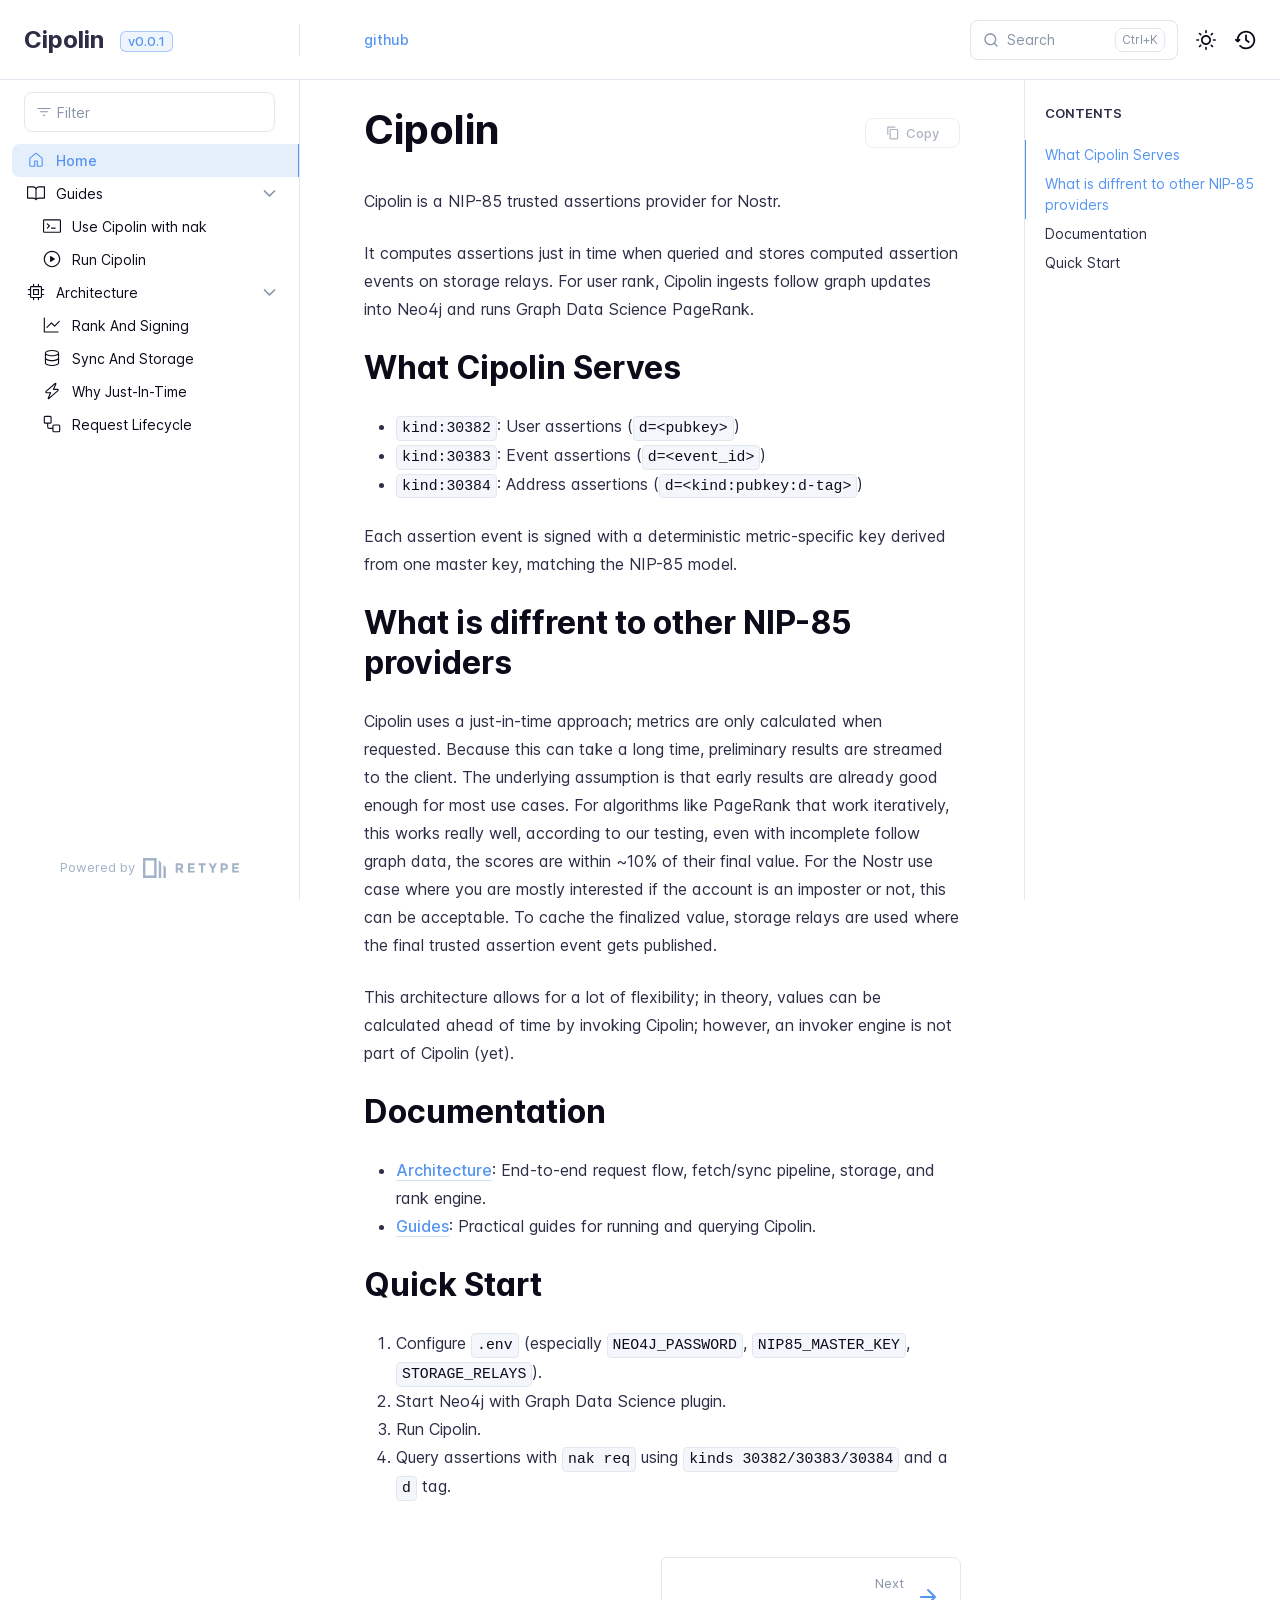
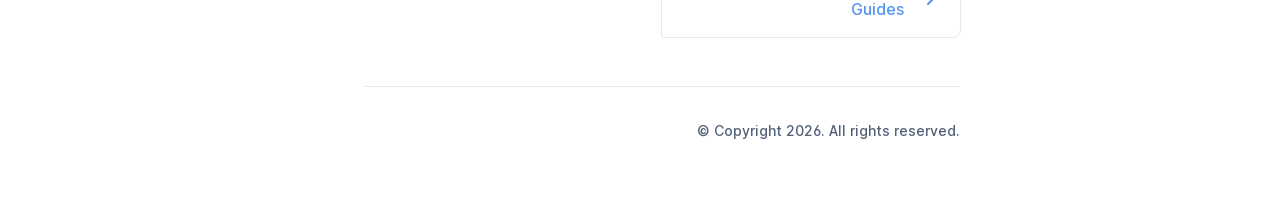
==== index.html @ 15734fe9 "Refreshes Retype-generated documentation. Process triggered by nogringo." ====
<!DOCTYPE html>
<html lang="en" class="h-full">
<head>
    <meta charset="UTF-8">
    <meta name="viewport" content="width=device-width,initial-scale=1">
    <meta name="color-scheme" content="light dark">
    <meta name="turbo-root" content="/cipolin">
    <meta name="turbo-cache-control" content="no-cache" data-turbo-track="reload" data-track-token="4.5.2.829062980101">

    <!-- See retype.com -->
    <meta name="generator" content="Retype 4.5.2">

    <!-- Primary Meta Tags -->
    <title>Cipolin</title>
    <meta name="title" content="Cipolin">
    <meta name="description" content="Cipolin is a NIP-85 trusted assertions provider for Nostr.">

    <!-- Canonical -->
    <link rel="canonical" href="https://nogringo.github.io/cipolin/">
    <link rel="sitemap" type="application/xml" title="Sitemap" href="https://nogringo.github.io/cipolin/sitemap.xml">

    <!-- Open Graph -->
    <meta property="og:type" content="website">
    <meta property="og:url" content="https://nogringo.github.io/cipolin/">
    <meta property="og:title" content="Cipolin">
    <meta property="og:description" content="Cipolin is a NIP-85 trusted assertions provider for Nostr.">
    <meta property="og:site_name" content="Cipolin">
    <meta property="og:locale" content="en_US">

    <!-- Twitter -->
    <meta name="twitter:card" content="summary_large_image">
    <meta name="twitter:url" content="https://nogringo.github.io/cipolin/">
    <meta name="twitter:title" content="Cipolin">
    <meta name="twitter:description" content="Cipolin is a NIP-85 trusted assertions provider for Nostr.">

    <!-- Alternate Markdown -->
    <link rel="alternate" type="text/markdown" href="https://nogringo.github.io/cipolin/index.md">

    <script data-cfasync="false">(function(){var cl=document.documentElement.classList,ls=localStorage.getItem("retype_scheme"),hd=cl.contains("dark"),hl=cl.contains("light"),wm=window.matchMedia&&window.matchMedia("(prefers-color-scheme: dark)").matches;if(ls==="dark"||(!ls&&wm&&!hd&&!hl)){cl.remove("light");cl.add("dark")}else if(ls==="light"||(!ls&&!wm&&!hd&&!hl)){cl.remove("dark");cl.add("light")}})();</script>

    <link href="resources/css/retype.css?v=4.5.2.829062980101" rel="stylesheet">

    <script data-cfasync="false" src="resources/js/config.js?v=4.5.2.829062980101" data-turbo-eval="false" defer></script>
    <script data-cfasync="false" src="resources/js/retype.js?v=4.5.2" data-turbo-eval="false" defer></script>
    <script id="lunr-js" data-cfasync="false" src="resources/js/lunr.js?v=4.5.2.829062980101" data-turbo-eval="false" defer></script>
</head>
<body>
    <div id="retype-app" class="relative text-base antialiased text-base-text bg-base-bg font-body">
    <div class="absolute bottom-0 left-0" style="top: 5rem; right: 50%"></div>

    <header id="retype-header" class="sticky top-0 z-30 flex w-full h-16 bg-header-bg border-b border-header-border md:h-20">
        <div class="container relative flex items-center justify-between pr-6 grow md:justify-start">
            <!-- Mobile menu button skeleton -->
            <button v-cloak class="skeleton retype-mobile-menu-button flex items-center justify-center shrink-0 overflow-hidden dark:text-white focus:outline-hidden rounded-full w-10 h-10 ml-3.5 md:hidden"><svg xmlns="http://www.w3.org/2000/svg" class="mb-px shrink-0" width="24" height="24" viewBox="0 0 24 24" role="presentation" style="margin-bottom: 0px;"><g fill="currentColor"><path d="M2 4h20v2H2zM2 11h20v2H2zM2 18h20v2H2z"></path></g></svg></button>
            <div v-cloak id="retype-sidebar-left-toggle-button"></div>
    
            <!-- Logo -->
            <div class="flex items-center justify-between h-full py-2 md:w-75">
                <div class="flex items-center px-2 md:px-6">
                    <a id="retype-branding-logo" href="https://nogringo.github.io/cipolin/" class="flex items-center leading-snug text-2xl">
                        <span class="dark:text-white font-bold line-clamp-1 md:line-clamp-2">Cipolin</span>
                    </a><span id="retype-branding-label" class="inline-flex mt-1 px-2 py-1 ml-4 text-xs font-medium leading-none items-center rounded-md bg-branding-label-bg text-branding-label-text ring-1 ring-branding-label-border ring-inset md:inline-block">v0.0.1</span>
                </div>
    
                <span class="hidden h-8 border-r md:inline-block border-base-border"></span>
            </div>
    
            <div class="flex justify-between md:grow">
                <!-- Top Nav -->
                <nav id="retype-header-nav" class="hidden md:flex">
                    <ul class="flex flex-col mb-4 md:pl-16 md:mb-0 md:flex-row md:items-center">
                        <li class="mr-6">
                            <a class="py-2 md:mb-0 inline-flex items-center text-sm whitespace-nowrap transition-colors duration-200 ease-linear md:text-header-text font-header-text hover:text-header-text-hover" href="https://github.com/nogringo/cipolin">github</a>
                        </li>
    
                    </ul>
                </nav>
    
                <div v-cloak class="flex justify-end grow">
                    <div id="retype-mobile-search-button"></div>
                    <doc-search-desktop></doc-search-desktop>
    
                    <doc-theme-switch class="lg:ml-2"></doc-theme-switch>
                    <doc-history></doc-history>
                </div>
            </div>
        </div>
    </header>


    <div id="retype-container" class="container relative flex bg-white">
        <!-- Sidebar Skeleton -->
        <div v-cloak class="fixed flex flex-col shrink-0 duration-300 ease-in-out bg-sidebar-left-bg border-sidebar-left-border sidebar top-20 w-75 border-r h-screen md:sticky transition-transform skeleton">
        
            <div class="flex items-center h-16 px-6">
                <input id="retype-filter-input-mock" class="w-full h-10 pl-8 px-3 py-2 transition-colors duration-200 ease-linear bg-filter-bg border border-filter-border rounded-lg shadow-none md:text-sm hover:border-filter-border-hover focus:outline-hidden focus:border-filter-border-focus placeholder-filter-placeholder" type="text">
            </div>
        
            <div class="pl-6 mt-1 mb-4">
                <div class="w-32 h-3 mb-4 bg-skeleton-bg rounded-full loading"></div>
                <div class="w-48 h-3 mb-4 bg-skeleton-bg rounded-full loading"></div>
                <div class="w-40 h-3 mb-4 bg-skeleton-bg rounded-full loading"></div>
                <div class="w-32 h-3 mb-4 bg-skeleton-bg rounded-full loading"></div>
                <div class="w-48 h-3 mb-4 bg-skeleton-bg rounded-full loading"></div>
                <div class="w-40 h-3 mb-4 bg-skeleton-bg rounded-full loading"></div>
            </div>
        
            <div class="shrink-0 mt-auto bg-transparent dark:border-base-border">
                <a class="flex items-center justify-center flex-nowrap h-16 text-gray-350 dark:text-dark-400 hover:text-gray-600 dark:hover:text-dark-300 transition-colors duration-150 ease-in docs-powered-by" target="_blank" href="https://retype.com/" rel="noopener">
                    <span class="text-xs whitespace-nowrap">Powered by</span>
                    <svg xmlns="http://www.w3.org/2000/svg" class="ml-2" fill="currentColor" width="96" height="20" overflow="visible"><path d="M0 0v20h13.59V0H0zm11.15 17.54H2.44V2.46h8.71v15.08zM15.8 20h2.44V4.67L15.8 2.22zM20.45 6.89V20h2.44V9.34z"/><g><path d="M40.16 8.44c0 1.49-.59 2.45-1.75 2.88l2.34 3.32h-2.53l-2.04-2.96h-1.43v2.96h-2.06V5.36h3.5c1.43 0 2.46.24 3.07.73s.9 1.27.9 2.35zm-2.48 1.1c.26-.23.38-.59.38-1.09 0-.5-.13-.84-.4-1.03s-.73-.28-1.39-.28h-1.54v2.75h1.5c.72 0 1.2-.12 1.45-.35zM51.56 5.36V7.2h-4.59v1.91h4.13v1.76h-4.13v1.92h4.74v1.83h-6.79V5.36h6.64zM60.09 7.15v7.48h-2.06V7.15h-2.61V5.36h7.28v1.79h-2.61zM70.81 14.64h-2.06v-3.66l-3.19-5.61h2.23l1.99 3.45 1.99-3.45H74l-3.19 5.61v3.66zM83.99 6.19c.65.55.97 1.4.97 2.55s-.33 1.98-1 2.51-1.68.8-3.04.8h-1.23v2.59h-2.06V5.36h3.26c1.42 0 2.45.28 3.1.83zm-1.51 3.65c.25-.28.37-.69.37-1.22s-.16-.92-.48-1.14c-.32-.23-.82-.34-1.5-.34H79.7v3.12h1.38c.68 0 1.15-.14 1.4-.42zM95.85 5.36V7.2h-4.59v1.91h4.13v1.76h-4.13v1.92H96v1.83h-6.79V5.36h6.64z"/></g></svg>
                </a>
            </div>
        </div>
        
        <!-- Sidebar component -->
        <doc-sidebar v-cloak>
            <template #sidebar-footer>
                <div class="shrink-0 mt-auto border-t md:bg-transparent md:border-none dark:border-base-border">
        
                    <div class="py-3 px-6 md:hidden border-b dark:border-base-border">
                        <nav>
                            <ul class="flex flex-wrap justify-center items-center">
                                <li class="mr-6">
                                    <a class="block py-1 inline-flex items-center text-sm whitespace-nowrap transition-colors duration-200 ease-linear md:text-header-text font-header-text hover:text-header-text-hover" href="https://github.com/nogringo/cipolin">github</a>
                                </li>
        
                            </ul>
                        </nav>
                    </div>
        
                    <a class="flex items-center justify-center flex-nowrap h-16 text-gray-350 dark:text-dark-400 hover:text-gray-600 dark:hover:text-dark-300 transition-colors duration-150 ease-in docs-powered-by" target="_blank" href="https://retype.com/" rel="noopener">
                        <span class="text-xs whitespace-nowrap">Powered by</span>
                        <svg xmlns="http://www.w3.org/2000/svg" class="ml-2" fill="currentColor" width="96" height="20" overflow="visible"><path d="M0 0v20h13.59V0H0zm11.15 17.54H2.44V2.46h8.71v15.08zM15.8 20h2.44V4.67L15.8 2.22zM20.45 6.89V20h2.44V9.34z"/><g><path d="M40.16 8.44c0 1.49-.59 2.45-1.75 2.88l2.34 3.32h-2.53l-2.04-2.96h-1.43v2.96h-2.06V5.36h3.5c1.43 0 2.46.24 3.07.73s.9 1.27.9 2.35zm-2.48 1.1c.26-.23.38-.59.38-1.09 0-.5-.13-.84-.4-1.03s-.73-.28-1.39-.28h-1.54v2.75h1.5c.72 0 1.2-.12 1.45-.35zM51.56 5.36V7.2h-4.59v1.91h4.13v1.76h-4.13v1.92h4.74v1.83h-6.79V5.36h6.64zM60.09 7.15v7.48h-2.06V7.15h-2.61V5.36h7.28v1.79h-2.61zM70.81 14.64h-2.06v-3.66l-3.19-5.61h2.23l1.99 3.45 1.99-3.45H74l-3.19 5.61v3.66zM83.99 6.19c.65.55.97 1.4.97 2.55s-.33 1.98-1 2.51-1.68.8-3.04.8h-1.23v2.59h-2.06V5.36h3.26c1.42 0 2.45.28 3.1.83zm-1.51 3.65c.25-.28.37-.69.37-1.22s-.16-.92-.48-1.14c-.32-.23-.82-.34-1.5-.34H79.7v3.12h1.38c.68 0 1.15-.14 1.4-.42zM95.85 5.36V7.2h-4.59v1.91h4.13v1.76h-4.13v1.92H96v1.83h-6.79V5.36h6.64z"/></g></svg>
                    </a>
                </div>
            </template>
        </doc-sidebar>

        <div class="grow min-w-0 bg-body-bg">
            <!-- Render "toolbar" template here on api pages --><!-- Render page content -->
<div class="flex">
    <div id="retype-main" class="min-w-0 p-4 grow md:px-16">
        <main class="relative pb-12 lg:pt-2">
            <div class="relative retype-markdown" id="retype-content">
                <!-- Rendered if sidebar right is enabled -->
                <div id="retype-sidebar-right-toggle"></div>
                <doc-page-actions></doc-page-actions>

                <!-- Page content  -->
<h1 id="cipolin">Cipolin</h1>
<p>Cipolin is a NIP-85 trusted assertions provider for Nostr.</p>
<p>It computes assertions just in time when queried and stores computed assertion events on storage relays. For user rank, Cipolin ingests follow graph updates into Neo4j and runs Graph Data Science PageRank.</p>
<h2 id="what-cipolin-serves">What Cipolin Serves</h2>
<ul>
<li><code translate="no" v-pre>kind:30382</code>: User assertions (<code translate="no" v-pre>d=&lt;pubkey&gt;</code>)</li>
<li><code translate="no" v-pre>kind:30383</code>: Event assertions (<code translate="no" v-pre>d=&lt;event_id&gt;</code>)</li>
<li><code translate="no" v-pre>kind:30384</code>: Address assertions (<code translate="no" v-pre>d=&lt;kind:pubkey:d-tag&gt;</code>)</li>
</ul>
<p>Each assertion event is signed with a deterministic metric-specific key derived from one master key, matching the NIP-85 model.</p>
<h2 id="what-is-diffrent-to-other-nip-85-providers">What is diffrent to other NIP-85 providers</h2>
<p>Cipolin uses a just-in-time approach; metrics are only calculated when requested. Because this can take a long time, preliminary results are streamed to the client. The underlying assumption is that early results are already good enough for most use cases. For algorithms like PageRank that work iteratively, this works really well, according to our testing, even with incomplete follow graph data, the scores are within ~10% of their final value. For the Nostr use case where you are mostly interested if the account is an imposter or not, this can be acceptable.
To cache the finalized value, storage relays are used where the final trusted assertion event gets published.</p>
<p>This architecture allows for a lot of flexibility; in theory, values can be calculated ahead of time by invoking Cipolin; however, an invoker engine is not part of Cipolin (yet).</p>
<h2 id="documentation">Documentation</h2>
<ul>
<li><a href="architecture/">Architecture</a>: End-to-end request flow, fetch/sync pipeline, storage, and rank engine.</li>
<li><a href="guides/">Guides</a>: Practical guides for running and querying Cipolin.</li>
</ul>
<h2 id="quick-start">Quick Start</h2>
<ol>
<li>Configure <code translate="no" v-pre>.env</code> (especially <code translate="no" v-pre>NEO4J_PASSWORD</code>, <code translate="no" v-pre>NIP85_MASTER_KEY</code>, <code translate="no" v-pre>STORAGE_RELAYS</code>).</li>
<li>Start Neo4j with Graph Data Science plugin.</li>
<li>Run Cipolin.</li>
<li>Query assertions with <code translate="no" v-pre>nak req</code> using <code translate="no" v-pre>kinds 30382/30383/30384</code> and a <code translate="no" v-pre>d</code> tag.</li>
</ol>

                
                <!-- Required only on API pages -->
                <doc-toolbar-member-filter-no-results></doc-toolbar-member-filter-no-results>
            </div>
            <footer id="retype-content-footer" class="clear-both">
            
                <nav id="retype-nextprev" class="print:hidden flex mt-14">
                    <div class="w-1/2">
                    </div>
            
                    <div class="w-1/2">
                        <a class="px-5 py-4 -mx-px h-full flex items-center justify-end break-normal font-medium text-body-link border border-base-border hover:border-base-border-hover rounded-l rounded-r-lg transition-colors duration-150 relative hover:z-5" href="guides/">
                            <span>
                                <span class="block text-xs font-normal text-right text-base-text-muted">Next</span>
                                <span class="block mt-1">Guides</span>
                            </span>
                            <svg xmlns="http://www.w3.org/2000/svg" class="ml-3" width="24" height="24" viewBox="0 0 24 24" fill="currentColor" overflow="visible"><path d="M19.92 12.38a1 1 0 00-.22-1.09l-7-7a.996.996 0 10-1.41 1.41l5.3 5.3H5c-.55 0-1 .45-1 1s.45 1 1 1h11.59l-5.29 5.29a.996.996 0 000 1.41c.19.2.44.3.7.3s.51-.1.71-.29l7-7c.09-.09.16-.21.21-.33z" /><path fill="none" d="M0 0h24v24H0z" /></svg>
                        </a>
                    </div>
                </nav>
            </footer>
        </main>

        <div id="retype-page-footer" class="print:border-none border-t border-base-border pt-6 mb-8">
            <footer class="flex flex-wrap items-center justify-between print:justify-center">
                <div id="retype-footer-links" class="print:hidden">
                    <ul class="flex flex-wrap items-center text-sm">
                    </ul>
                </div>
                <div id="retype-copyright" class="print:justify-center py-2 text-footer-text font-footer-link text-sm leading-relaxed"><p>© Copyright 2026. All rights reserved.</p></div>
            </footer>
        </div>
    </div>

    <!-- Rendered if sidebar right is enabled -->
    <!-- Sidebar right skeleton-->
    <div v-cloak class="fixed top-0 bottom-0 right-0 translate-x-full bg-sidebar-right-bg border-sidebar-right-border lg:sticky lg:border-l lg:shrink-0 lg:pt-6 lg:translate-x-0 sm:w-1/2 lg:w-64 lg:z-0 md:w-104 sidebar-right skeleton">
        <div class="pl-5">
            <div class="w-32 h-3 mb-4 bg-skeleton-bg rounded-full loading"></div>
            <div class="w-48 h-3 mb-4 bg-skeleton-bg rounded-full loading"></div>
            <div class="w-40 h-3 mb-4 bg-skeleton-bg rounded-full loading"></div>
        </div>
    </div>

    <!-- User should be able to hide sidebar right -->
    <doc-sidebar-right v-cloak></doc-sidebar-right>
</div>

        </div>
    </div>

    <doc-search-mobile></doc-search-mobile>
    <doc-back-to-top></doc-back-to-top>
</div>


    <div id="retype-overlay-target"></div>

        <script data-cfasync="false">window.__DOCS__ = { "title": "Home", isRoot: true, level: 0, icon: "file", hasPrism: false, hasInstagram: false, hasMermaid: false, hasMath: false, tocDepth: 23, "md": "/index.md" }</script>
</body>
</html>
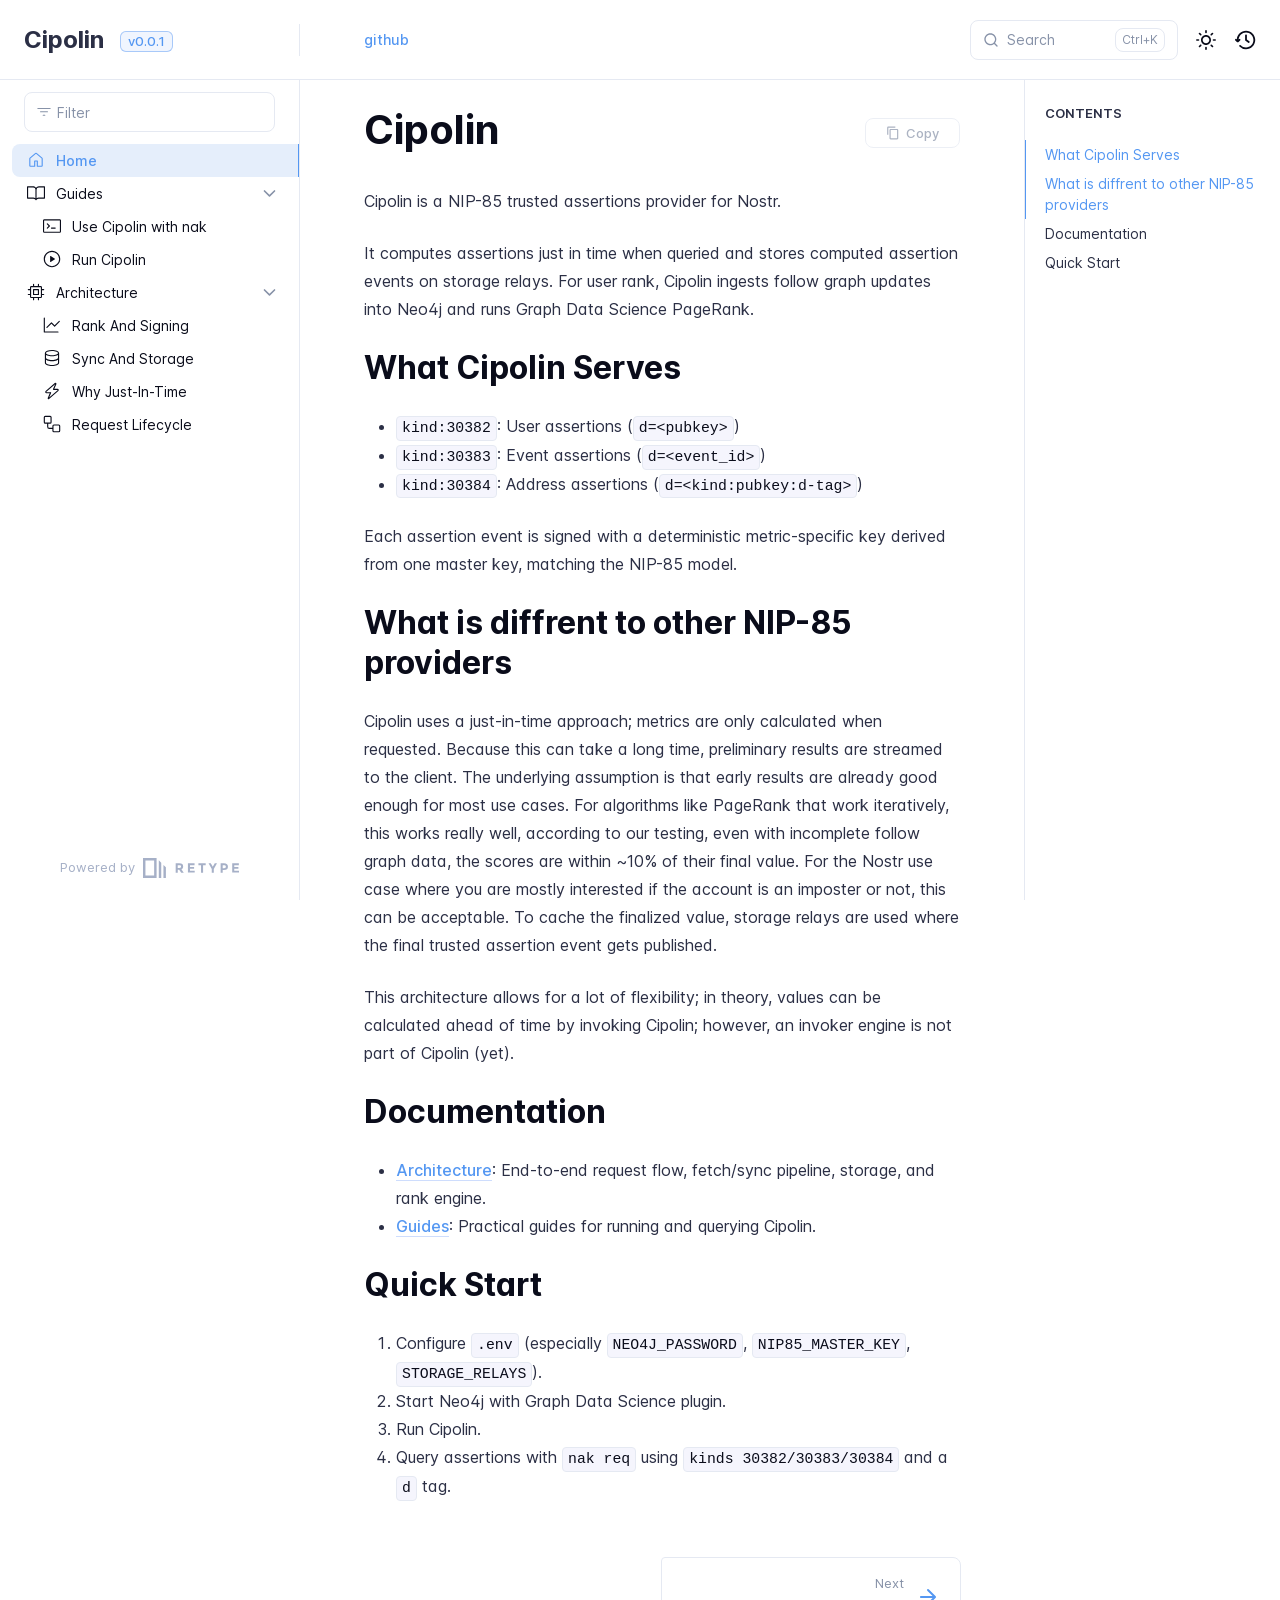
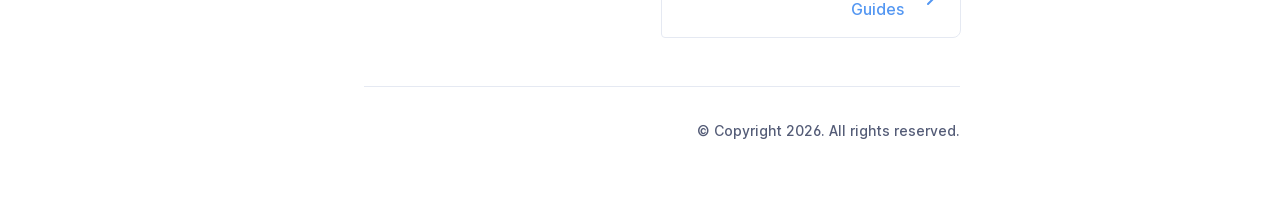
==== commit c658df89: "Refreshes Retype-generated documentation. Process triggered by 1-leo." ====
--- a/index.html
+++ b/index.html
@@ -5,10 +5,10 @@
     <meta name="viewport" content="width=device-width,initial-scale=1">
     <meta name="color-scheme" content="light dark">
     <meta name="turbo-root" content="/cipolin">
-    <meta name="turbo-cache-control" content="no-cache" data-turbo-track="reload" data-track-token="4.5.2.829062980101">
+    <meta name="turbo-cache-control" content="no-cache" data-turbo-track="reload" data-track-token="4.5.3.829649344211">
 
     <!-- See retype.com -->
-    <meta name="generator" content="Retype 4.5.2">
+    <meta name="generator" content="Retype 4.5.3">
 
     <!-- Primary Meta Tags -->
     <title>Cipolin</title>
@@ -38,11 +38,11 @@
 
     <script data-cfasync="false">(function(){var cl=document.documentElement.classList,ls=localStorage.getItem("retype_scheme"),hd=cl.contains("dark"),hl=cl.contains("light"),wm=window.matchMedia&&window.matchMedia("(prefers-color-scheme: dark)").matches;if(ls==="dark"||(!ls&&wm&&!hd&&!hl)){cl.remove("light");cl.add("dark")}else if(ls==="light"||(!ls&&!wm&&!hd&&!hl)){cl.remove("dark");cl.add("light")}})();</script>
 
-    <link href="resources/css/retype.css?v=4.5.2.829062980101" rel="stylesheet">
-
-    <script data-cfasync="false" src="resources/js/config.js?v=4.5.2.829062980101" data-turbo-eval="false" defer></script>
-    <script data-cfasync="false" src="resources/js/retype.js?v=4.5.2" data-turbo-eval="false" defer></script>
-    <script id="lunr-js" data-cfasync="false" src="resources/js/lunr.js?v=4.5.2.829062980101" data-turbo-eval="false" defer></script>
+    <link href="resources/css/retype.css?v=4.5.3.829649344211" rel="stylesheet">
+
+    <script data-cfasync="false" src="resources/js/config.js?v=4.5.3.829649344211" data-turbo-eval="false" defer></script>
+    <script data-cfasync="false" src="resources/js/retype.js?v=4.5.3" data-turbo-eval="false" defer></script>
+    <script id="lunr-js" data-cfasync="false" src="resources/js/lunr.js?v=4.5.3.829649344211" data-turbo-eval="false" defer></script>
 </head>
 <body>
     <div id="retype-app" class="relative text-base antialiased text-base-text bg-base-bg font-body">
